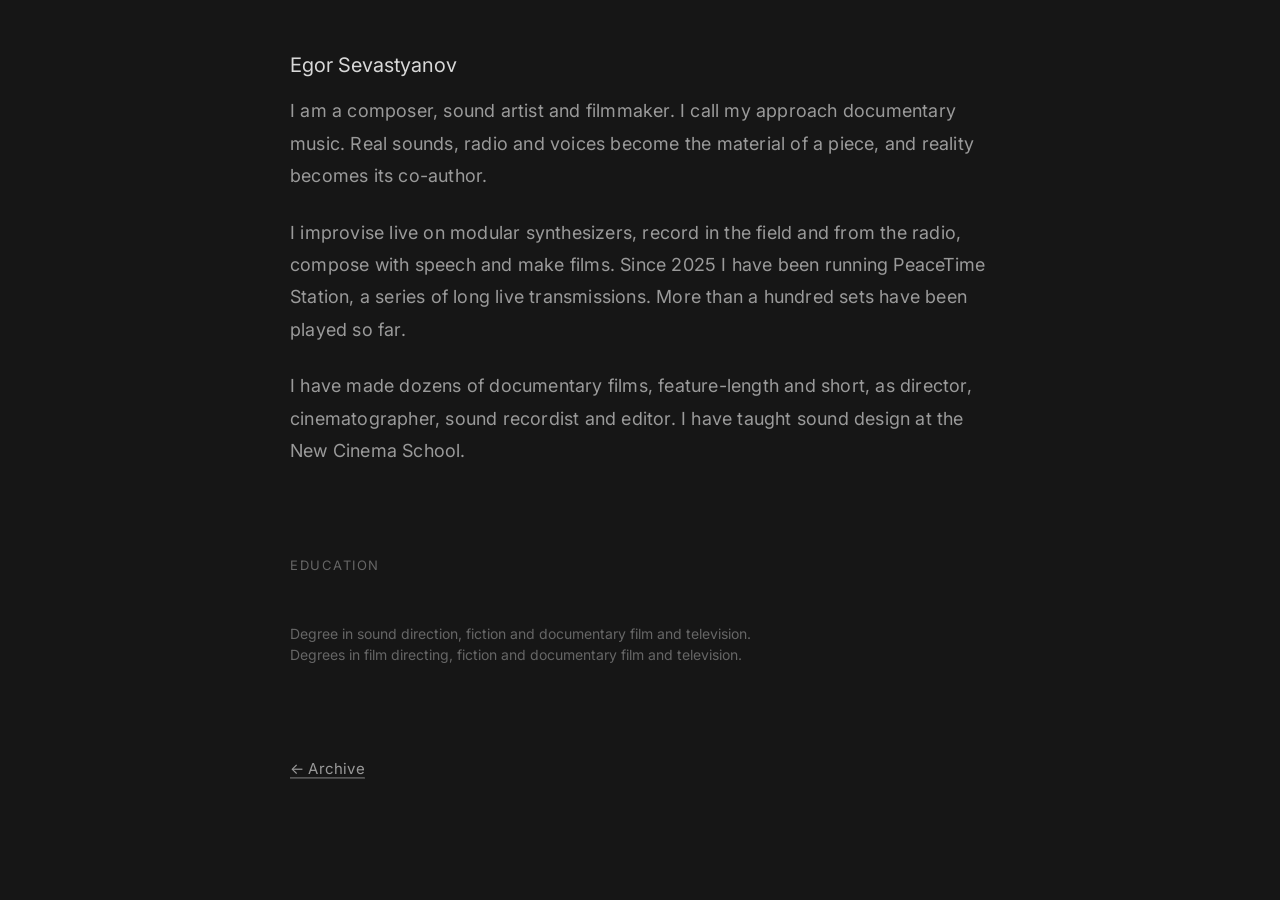
==== info/index.html @ 86c83c9b "Create index.html info" ====
<!DOCTYPE html>
<html lang="en">
<head>
  <meta charset="UTF-8">
  <meta name="viewport" content="width=device-width, initial-scale=1.0">
  <title>Info — Egor Sevastyanov</title>
  <meta name="robots" content="noindex, nofollow">
  <link rel="stylesheet" href="../styles/style.css">
  <link rel="icon" type="image/png" href="/favicon.png">
</head>

<body>

<div class="container">

  <h1>Egor Sevastyanov</h1>

  <p>
    I am a composer, sound artist and filmmaker.
    I call my approach documentary music. Real sounds, radio and voices
    become the material of a piece, and reality becomes its co-author.
  </p>

  <p>
    I improvise live on modular synthesizers, record in the field and from the radio,
    compose with speech and make films.
    Since 2025 I have been running PeaceTime Station, a series of long live
    transmissions. More than a hundred sets have been played so far.
  </p>

  <p>
    I have made dozens of documentary films, feature-length and short,
    as director, cinematographer, sound recordist and editor.
    I have taught sound design at the New Cinema School.
  </p>


  <div class="work-list">

    <div class="work-list-title">EDUCATION</div>

    <div class="work-type">
      Degree in sound direction, fiction and documentary film and television.<br>
      Degrees in film directing, fiction and documentary film and television.
    </div>

  </div>


  <p class="back-link">
    <a href="/">← Archive</a>
  </p>

</div>

</body>
</html>
---- styles/style.css ----
@import url('https://fonts.googleapis.com/css2?family=Inter:wght@300;400;500&display=swap');

body {

margin:0;

background:#161616;

color:#d8d8d8;

font-family:"Inter", sans-serif;
  

padding:40px;

box-sizing:border-box;

}

.container {

max-width:700px;

margin:0 auto;

}

.hero-image {

width:100%;

display:block;

margin-bottom:40px;

}

h1 {

font-size:20px;
font-weight:400;

}

p {

font-size:18px;

line-height:1.8;

letter-spacing:0.2px;

color:#9a9a9a;

margin-bottom:24px;

}

.year {

font-size:16px;

color:#666;

margin-bottom:40px;

}

.meta {

margin-bottom:60px;

}

.meta p {

font-size:15px;

line-height:1.6;

color:#666;

margin-bottom:18px;

}

.bandcamp {

margin-top:70px;

margin-bottom:70px;

}

.album-player iframe {

height:621px;

}

.track-player iframe {

height:520px;

}

.credits {

margin-top:80px;

}

.credits p {

font-size:15px;

line-height:1.7;

color:#777;

margin-bottom:22px;

}

.back-link {

margin-top:90px;

margin-bottom:20px;

font-size:15px;

}

.play-button {

cursor:pointer;

width:80px;
height:80px;

border-radius:50%;

background:rgba(0,0,0,0.55);

position:absolute;

top:50%;
left:50%;

transform:translate(-50%,-50%);

display:flex;
align-items:center;
justify-content:center;

font-size:24px;
font-weight:300;

backdrop-filter:blur(3px);

color:white;

transition:0.2s;
}

.video-placeholder {

position:absolute;

top:0;
left:0;

width:100%;
height:100%;

cursor:pointer;

}

.video-placeholder img {

width:100%;
height:100%;

object-fit:cover;

display:block;

}

.video-placeholder:hover .play-button {

background:rgba(0,0,0,0.75);

}

.video {

margin-top:60px;

margin-bottom:60px;

width:100%;

line-height:0;

}

.video-wrapper {

position:relative;

width:100%;

padding-top:56.25%;

overflow:hidden;

}

.video-wrapper iframe {

position:absolute;

top:0;

left:0;

width:100%;

height:100%;

border:0;

display:block;

}

.work-list {

margin-top:90px;

}

.work-list-title {

font-size:13px;

letter-spacing:1.5px;

color:#666;

margin-bottom:50px;

}

.year-heading {

font-size:14px;

color:#666;

margin-top:55px;

margin-bottom:28px;

}

.work-item {

margin-bottom:22px;

}

.work-header {

display:flex;

justify-content:space-between;

align-items:baseline;

gap:20px;

}

.work-header a {

font-size:20px;

}

.work-date {

font-size:14px;

color:#666;

flex-shrink:0;

}

.related {

margin-top:60px;
margin-bottom:60px;

}

.related p {

font-size:15px;
color:#777;

}

.work-type {

font-size:14px;

color:#666;

margin-top:6px;

line-height:1.5;

}

.footer {

margin-top:120px;

font-size:14px;

color:#555;

}

a {

color:#d8d8d8;

text-decoration:none;

border-bottom:1px solid #444;

transition:0.2s;

}

a:hover {

color:white;

border-color:white;

}

.image-pair {

display:grid;

grid-template-columns:1fr 1fr;

gap:16px;

margin:70px 0;

}

.image-pair img {

width:100%;

height:auto;

display:block;

}

.container > p a,
.section p a {
  color: inherit;
  text-decoration: underline;
  text-decoration-color: #555;
  text-underline-offset: 3px;
}

.container > p a:hover,
.section p a:hover {
  color: #d8d8d8;
}
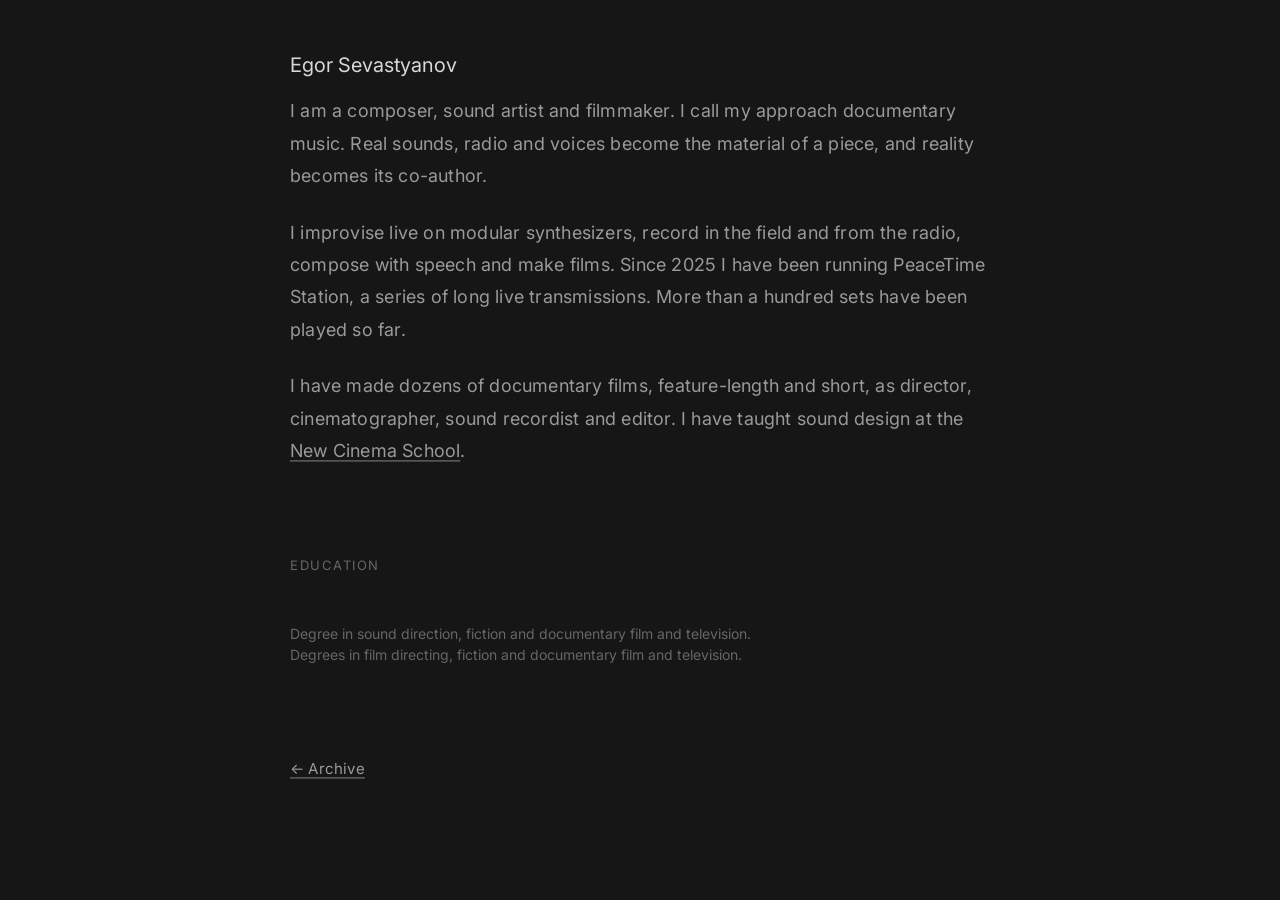
==== commit 543cea0c: "Update index.html" ====
--- a/info/index.html
+++ b/info/index.html
@@ -31,7 +31,7 @@
   <p>
     I have made dozens of documentary films, feature-length and short,
     as director, cinematographer, sound recordist and editor.
-    I have taught sound design at the New Cinema School.
+    I have taught sound design at the <a href="https://newcinemaschool.com/en/main" target="_blank" rel="noopener">New Cinema School</a>.
   </p>
 
 
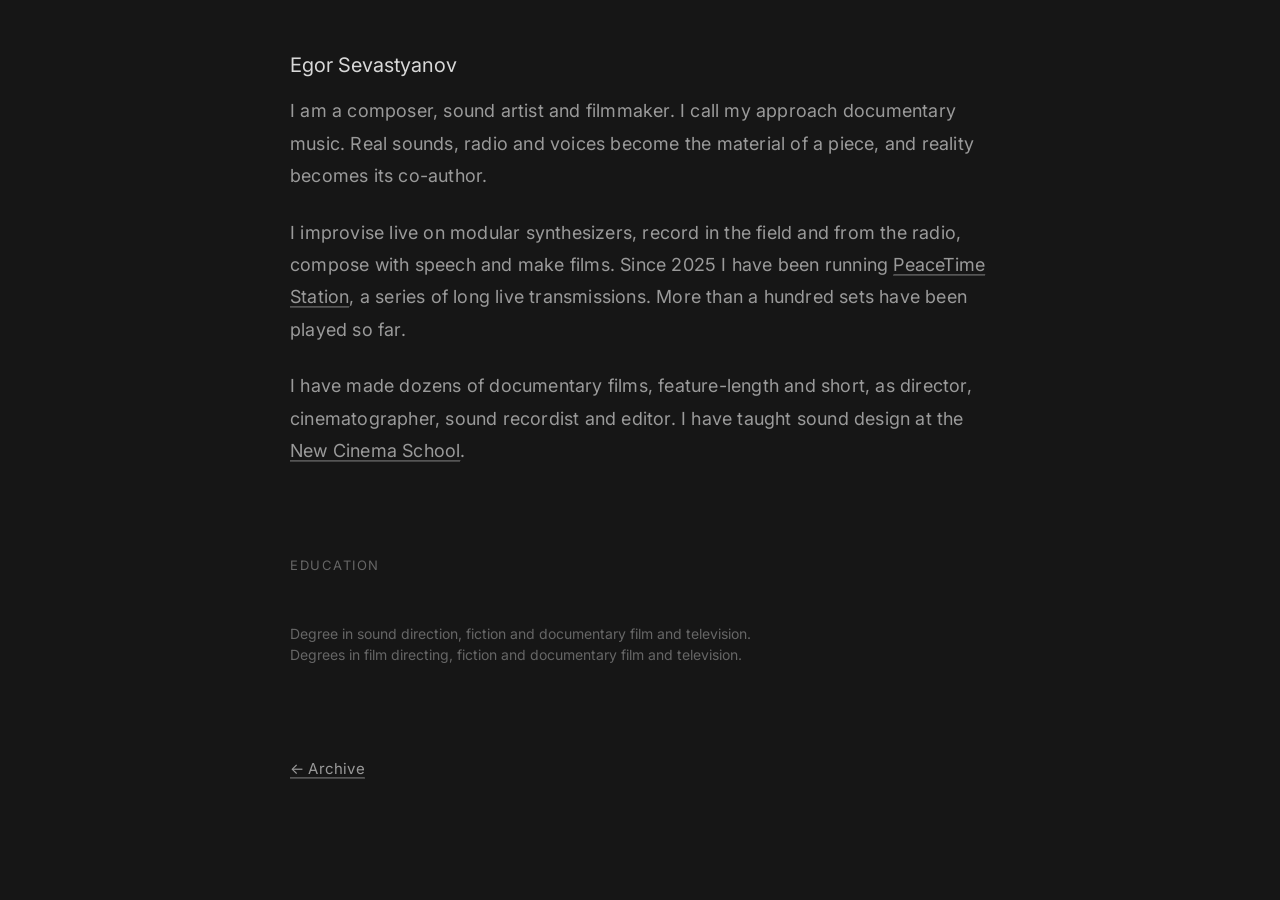
==== commit 1fd49d0f: "Update index.html" ====
--- a/info/index.html
+++ b/info/index.html
@@ -7,6 +7,17 @@
   <meta name="robots" content="noindex, nofollow">
   <link rel="stylesheet" href="../styles/style.css">
   <link rel="icon" type="image/png" href="/favicon.png">
+
+  <meta name="description" content="I am a composer, sound artist and filmmaker. I call my approach documentary music.">
+<meta property="og:title" content="Egor Sevastyanov">
+<meta property="og:site_name" content="Egor Sevastyanov">
+<meta property="og:description" content="I am a composer, sound artist and filmmaker. I call my approach documentary music.">
+<meta property="og:image" content="https://egorsevastyanov.com/images/og-home.jpg">
+<meta property="og:image:width" content="1200">
+<meta property="og:image:height" content="630">
+<meta property="og:type" content="website">
+<meta property="og:url" content="https://egorsevastyanov.com/info/">
+<meta name="twitter:card" content="summary_large_image">
 </head>
 
 <body>
@@ -24,7 +35,7 @@
   <p>
     I improvise live on modular synthesizers, record in the field and from the radio,
     compose with speech and make films.
-    Since 2025 I have been running PeaceTime Station, a series of long live
+    Since 2025 I have been running <a href="/works/peacetime-station/">PeaceTime Station</a>, a series of long live
     transmissions. More than a hundred sets have been played so far.
   </p>
 
--- a/styles/style.css
+++ b/styles/style.css
@@ -391,3 +391,79 @@
 .section p a:hover {
   color: #d8d8d8;
 }
+
+.bandcamp {
+  container-type: inline-size;
+}
+
+.bandcamp iframe {
+  height: calc(100cqw + 122px + var(--tracks, 0) * 33px) !important;
+}
+
+@container (max-width: 299px) {
+  .bandcamp iframe {
+    height: calc(100cqw + 140px + var(--tracks, 0) * 33px) !important;
+  }
+}
+
+.work-header a {
+  border-bottom: none;
+  text-decoration: underline;
+  text-decoration-color: #444;
+  text-decoration-thickness: 1px;
+  text-underline-offset: 6px;
+}
+
+.work-header a:hover {
+  text-decoration-color: white;
+}
+
+/* PeaceTime Station */
+.video-placeholder.no-image {
+  background: #222;
+}
+.station-live {
+  margin-bottom: 18px;
+}
+.on-air {
+  font-size: 14px;
+  color: #666;
+  margin-top: 0;
+  margin-bottom: 70px;
+}
+.on-air-dot {
+  display: inline-block;
+  width: 7px;
+  height: 7px;
+  border-radius: 50%;
+  background: #a8473b;
+  margin-right: 8px;
+  vertical-align: 1px;
+}
+.transmission {
+  margin-top: 0;
+  margin-bottom: 14px;
+}
+.transmission-title {
+  font-size: 16px;
+  color: #d8d8d8;
+  margin-top: 0;
+  margin-bottom: 4px;
+}
+.transmission-date {
+  font-size: 14px;
+  color: #666;
+  margin-top: 0;
+  margin-bottom: 14px;
+}
+.transmission-text {
+  font-size: 15px;
+  line-height: 1.7;
+  color: #777;
+  margin-top: 0;
+  margin-bottom: 70px;
+}
+/* Тёплый плёночный тон заставок плееров (вариант B) */
+.station-page .video-placeholder img {
+  filter: saturate(.62) sepia(.24) brightness(.98);
+}
